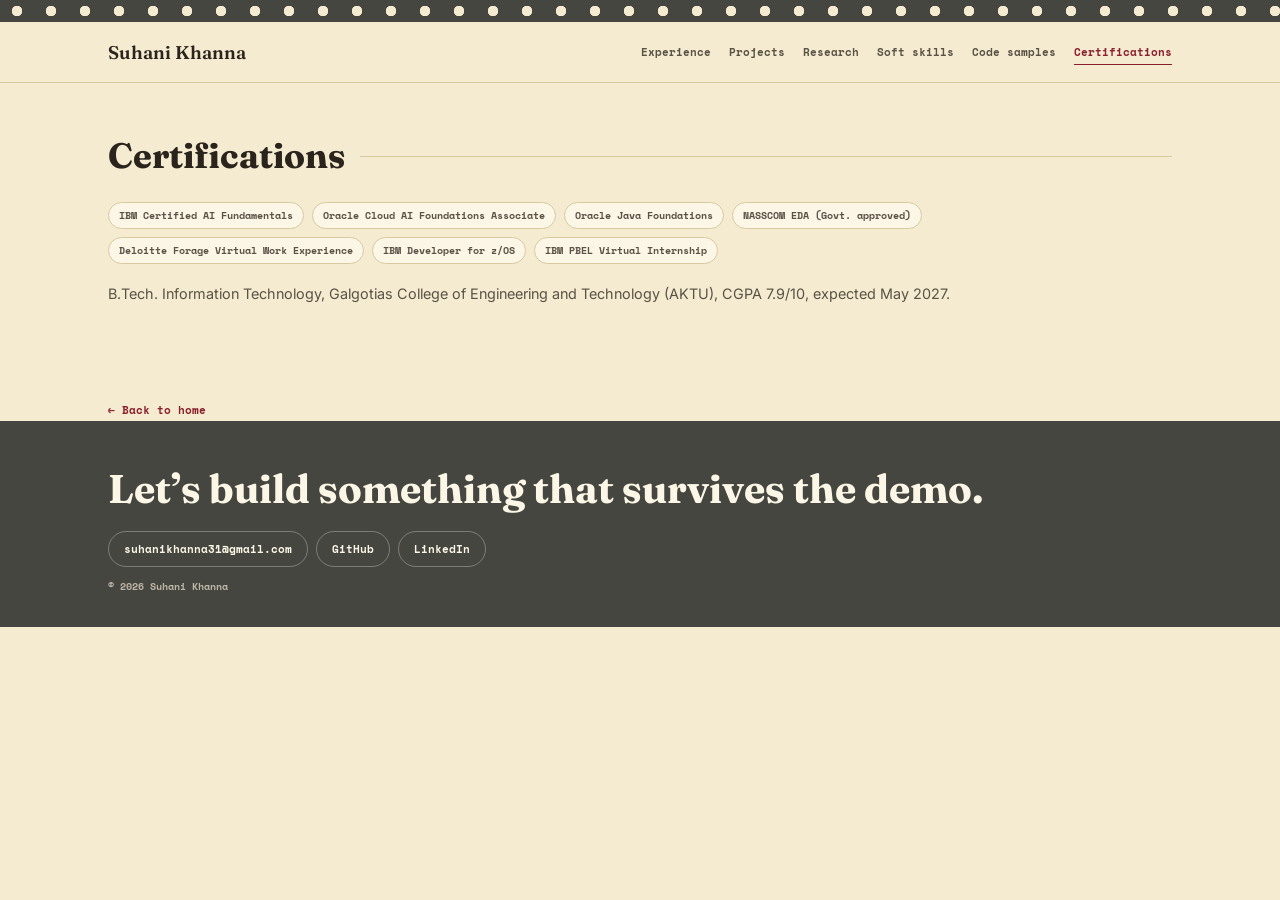
==== certifications.html @ d07ae077 "Add files via upload" ====
<!doctype html><html lang="en"><head><meta charset="utf-8"><meta name="viewport" content="width=device-width, initial-scale=1, viewport-fit=cover"><title>Certifications — Suhani Khanna</title><link rel="preconnect" href="https://fonts.googleapis.com"><link rel="preconnect" href="https://fonts.gstatic.com" crossorigin><link href="https://fonts.googleapis.com/css2?family=Fraunces:ital,opsz,wght@0,9..144,500;0,9..144,600;0,9..144,700;1,9..144,500&family=Inter:wght@400;500;600;700&family=Space+Mono:wght@400;700&display=swap" rel="stylesheet"><link rel="stylesheet" href="styles.css"></head><body><div class="film"></div><nav><div class="wrap nav"><a class="brand" href="index.html">Suhani Khanna</a><div class="links"><a href="experience.html">Experience</a><a href="projects.html">Projects</a><a href="research.html">Research</a><a href="soft-skills.html">Soft skills</a><a href="code.html">Code samples</a><a href="certifications.html" class="on">Certifications</a></div></div></nav><section id="certs"><div class="wrap">
<div class="sh"><h2>Certifications</h2></div>
<div class="chips" style="margin-top:0"><span class="chip">IBM Certified AI Fundamentals</span><span class="chip">Oracle Cloud AI Foundations Associate</span><span class="chip">Oracle Java Foundations</span><span class="chip">NASSCOM EDA (Govt. approved)</span><span class="chip">Deloitte Forage Virtual Work Experience</span><span class="chip">IBM Developer for z/OS</span><span class="chip">IBM PBEL Virtual Internship</span></div>
<p style="color:var(--soft);font-size:.9rem;margin-top:18px">B.Tech. Information Technology, Galgotias College of Engineering and Technology (AKTU), CGPA 7.9/10, expected May 2027.</p>
</div></section><div class="wrap"><a class="back" href="index.html">← Back to home</a></div><footer id="contact"><div class="wrap"><h2>Let’s build something that survives the demo.</h2>
<div class="btns"><a class="btn" href="mailto:suhanikhanna31@gmail.com">suhanikhanna31@gmail.com</a><a class="btn" href="https://github.com/suhanikhanna31/">GitHub</a><a class="btn" href="https://www.linkedin.com/in/suhaani-khanna/">LinkedIn</a></div>
<p class="stamp" style="color:#bdb6a8">© 2026 Suhani Khanna</p></div></footer></body></html>
---- styles.css ----
:root{--bg:#F4EBD0;--bg2:#FBF6E6;--paper:#FFFDF6;--ink:#2A241D;--soft:#5A5245;--maroon:#8C1F2C;--deep:#45463F;--line:#D8C9A0;--blush:#E9BFC6;--on-deep:#FBF6E6;--code:#25231f;box-sizing:border-box;padding-top:env(safe-area-inset-top,0px);padding-bottom:env(safe-area-inset-bottom,0px);color-scheme:light}
@media(prefers-color-scheme:dark){:root:not([data-theme="light"]){--bg:#1d1a16;--bg2:#26221d;--paper:#2b2620;--ink:#f1e9d6;--soft:#c0b69f;--maroon:#e58a96;--deep:#12110f;--line:#4a4236;--blush:#e9bfc6;--on-deep:#f1e9d6;color-scheme:dark}}
:root[data-theme="dark"]{--bg:#1d1a16;--bg2:#26221d;--paper:#2b2620;--ink:#f1e9d6;--soft:#c0b69f;--maroon:#e58a96;--deep:#12110f;--line:#4a4236;--blush:#e9bfc6;--on-deep:#f1e9d6;color-scheme:dark}
*{box-sizing:border-box}html{scroll-behavior:smooth;scroll-padding-top:calc(72px + env(safe-area-inset-top,0px))}
body{margin:0;background:var(--bg);color:var(--ink);font:400 1rem/1.65 Inter,system-ui,sans-serif;-webkit-font-smoothing:antialiased}
a{color:inherit}a:focus-visible,button:focus-visible{outline:2px solid var(--maroon);outline-offset:3px}
.wrap{max-width:1120px;margin:auto;padding:0 28px}
.film{height:22px;background:radial-gradient(circle 5px,var(--bg) 5px,transparent 5.5px) 0 50%/34px 100%,var(--deep);background-repeat:repeat-x}
nav{position:sticky;top:env(safe-area-inset-top,0px);z-index:20;background:var(--bg);border-bottom:1px solid var(--line)}
body::before{content:"";position:fixed;inset:0 0 auto;height:env(safe-area-inset-top,0px);background:var(--bg);z-index:19}
.nav{display:flex;align-items:center;justify-content:space-between;height:60px;gap:16px}
.brand{font:600 1.15rem Fraunces,serif;text-decoration:none}
.links{display:flex;gap:18px;font:700 .68rem 'Space Mono',monospace;overflow-x:auto}.links a{text-decoration:none;color:var(--soft);white-space:nowrap;padding:4px 0;border-bottom:1px solid transparent}.links a:hover{color:var(--maroon);border-color:var(--maroon)}
h1,h2,h3{font-family:Fraunces,serif;line-height:1.1;margin:0}
.hero{padding:76px 0 44px}.hero h1{font-size:clamp(3.2rem,9vw,6.6rem);font-weight:700;letter-spacing:-.02em}
.role{font:500 italic clamp(1.1rem,2.4vw,1.5rem) Fraunces,serif;color:var(--maroon);margin:16px 0 0}
.lede{max-width:64ch;color:var(--soft);margin:20px 0 0}
.chips,.btns{display:flex;flex-wrap:wrap;gap:8px;margin-top:20px}
.chip{font:700 .62rem 'Space Mono',monospace;padding:5px 10px;border:1px solid var(--line);border-radius:100px;background:var(--bg2);color:var(--soft)}
.btn{font:700 .66rem 'Space Mono',monospace;padding:9px 15px;border:1px solid var(--maroon);border-radius:100px;color:var(--maroon);text-decoration:none;background:transparent;cursor:pointer}
.btn:hover,.btn.f{background:var(--maroon);color:var(--bg)}
.stats{display:grid;grid-template-columns:repeat(4,1fr);gap:10px;margin-top:30px}
.stats div{background:var(--bg2);border:1px solid var(--line);border-radius:12px;padding:14px 10px;text-align:center}
.stats b{display:block;font:700 1.5rem Fraunces,serif;color:var(--maroon)}.stats span{font:700 .58rem 'Space Mono',monospace;color:var(--soft)}
section{padding:54px 0}
.sh{display:flex;align-items:center;gap:14px;margin-bottom:26px}.sh h2{font-size:clamp(1.6rem,3.4vw,2.2rem);white-space:nowrap}.sh:after{content:"";flex:1;height:1px;background:var(--line)}
.card{background:var(--paper);border:1px solid var(--line);border-radius:18px;padding:30px 32px;margin-bottom:24px}
.card h3{font-size:1.55rem}.sub{font:italic 500 .98rem Fraunces,serif;color:var(--soft);margin:6px 0 0}
.meta{font:700 .64rem 'Space Mono',monospace;color:var(--maroon);margin-bottom:8px}
.card p{max-width:78ch;color:var(--soft);font-size:.94rem}
.map{display:grid;grid-template-columns:repeat(2,1fr);gap:12px;margin:22px 0}
.map div{border-left:3px solid var(--maroon);background:var(--bg2);padding:12px 15px;border-radius:0 10px 10px 0}
.map b{display:block;font:600 1rem Fraunces,serif;margin-bottom:3px}.map span{font-size:.85rem;color:var(--soft);line-height:1.55;display:block}
.grid2{display:grid;grid-template-columns:repeat(2,1fr);gap:18px}.grid3{display:grid;grid-template-columns:repeat(3,1fr);gap:18px}
.card.s{padding:22px 24px;margin:0}.card.s h3{font-size:1.25rem}
.soft h3{font-size:1.15rem;margin-bottom:6px}.soft p{font-size:.88rem;margin:0}
.tl{border-left:2px solid var(--line);padding-left:18px}.tl h3{font-size:1.1rem}
.stamp{font:700 .6rem 'Space Mono',monospace;color:var(--soft);margin-top:12px}
.viewer{border-radius:14px;overflow:hidden;background:var(--code);color:#eee8da}
.tabs{display:flex;flex-wrap:wrap;gap:6px;margin-bottom:10px}
.tab{cursor:pointer;font:700 .64rem 'Space Mono',monospace;border:1px solid var(--line);background:var(--paper);color:var(--soft);border-radius:100px;padding:8px 13px}.tab[aria-selected=true],.tab:hover{border-color:var(--maroon);color:var(--maroon)}
.bar{display:flex;justify-content:space-between;align-items:center;gap:10px;padding:8px 12px;border-bottom:1px solid #4d4a44;font:700 .62rem 'Space Mono',monospace;color:#bdb6a8;flex-wrap:wrap}
.bar select,.bar button{font:700 .62rem 'Space Mono',monospace;background:#3a3833;color:#eee8da;border:1px solid #6c6a62;border-radius:7px;padding:5px 8px;max-width:100%}
pre{margin:0;padding:16px 18px;overflow:auto;max-height:440px}pre code{font:500 .7rem/1.6 'Space Mono',monospace;white-space:pre}
footer{background:var(--deep);color:var(--on-deep);padding:46px 0 24px}
footer h2{font-size:clamp(1.8rem,4vw,2.5rem)}footer .btn{color:var(--on-deep);border-color:rgba(255,255,255,.3)}footer .btn:hover{background:var(--maroon);color:var(--bg)}
@media(max-width:820px){.wrap{padding:0 20px}.links{display:none}.stats,.grid2,.grid3,.map{grid-template-columns:1fr 1fr}.grid2,.grid3,.map{grid-template-columns:1fr}.card{padding:24px 20px}.sh h2{white-space:normal}}
@media(prefers-reduced-motion:reduce){html{scroll-behavior:auto}}

.portal{display:grid;grid-template-columns:repeat(3,1fr);gap:16px}
.pcard{display:flex;flex-direction:column;justify-content:space-between;min-height:170px;text-decoration:none;background:var(--paper);border:1px solid var(--line);border-radius:18px;padding:22px 24px}
.pcard:hover{border-color:var(--maroon)}.pcard h3{font-size:1.4rem}.pcard p{margin:8px 0 14px;color:var(--soft);font-size:.88rem}
.pcard span{font:700 .64rem 'Space Mono',monospace;color:var(--maroon)}
.back{display:inline-block;margin:28px 0 0;font:700 .66rem 'Space Mono',monospace;color:var(--maroon);text-decoration:none}
.links a.on{color:var(--maroon);border-color:var(--maroon)}
@media(max-width:820px){.portal{grid-template-columns:1fr}.links{display:flex}}
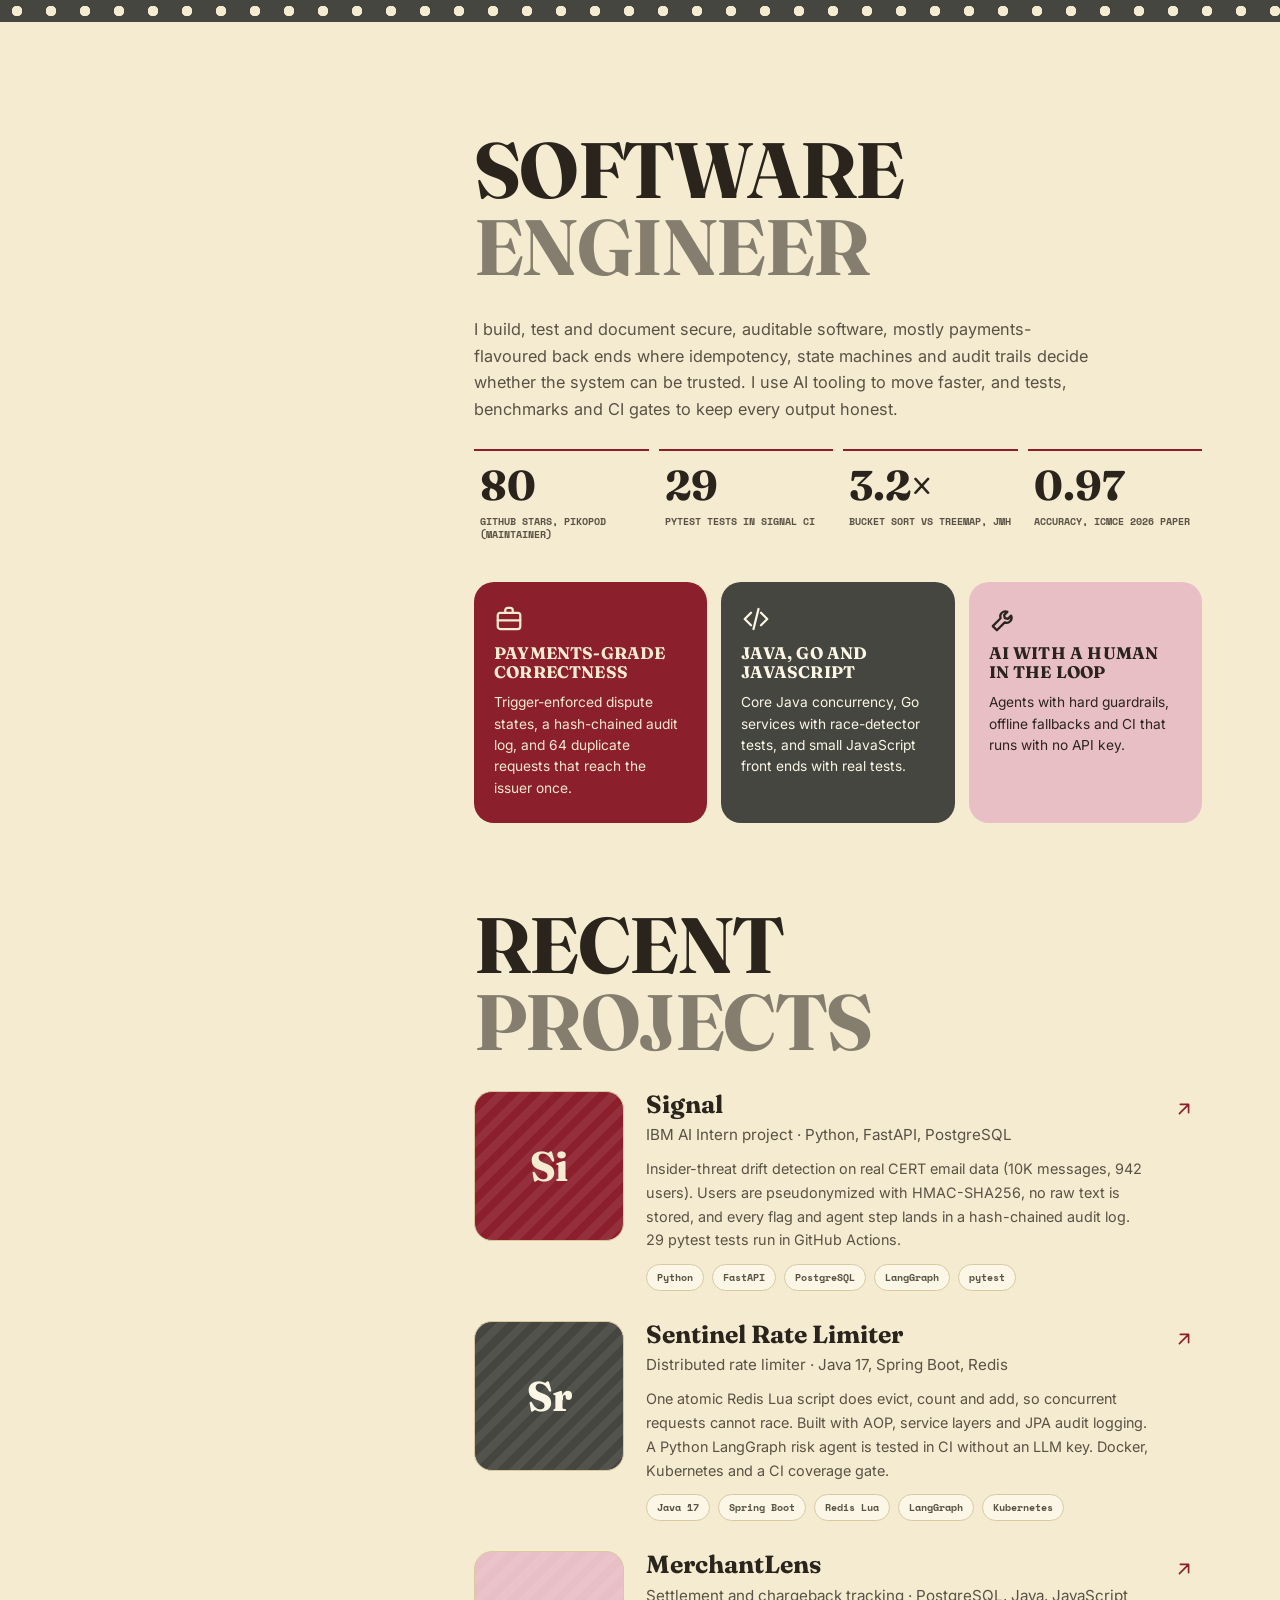
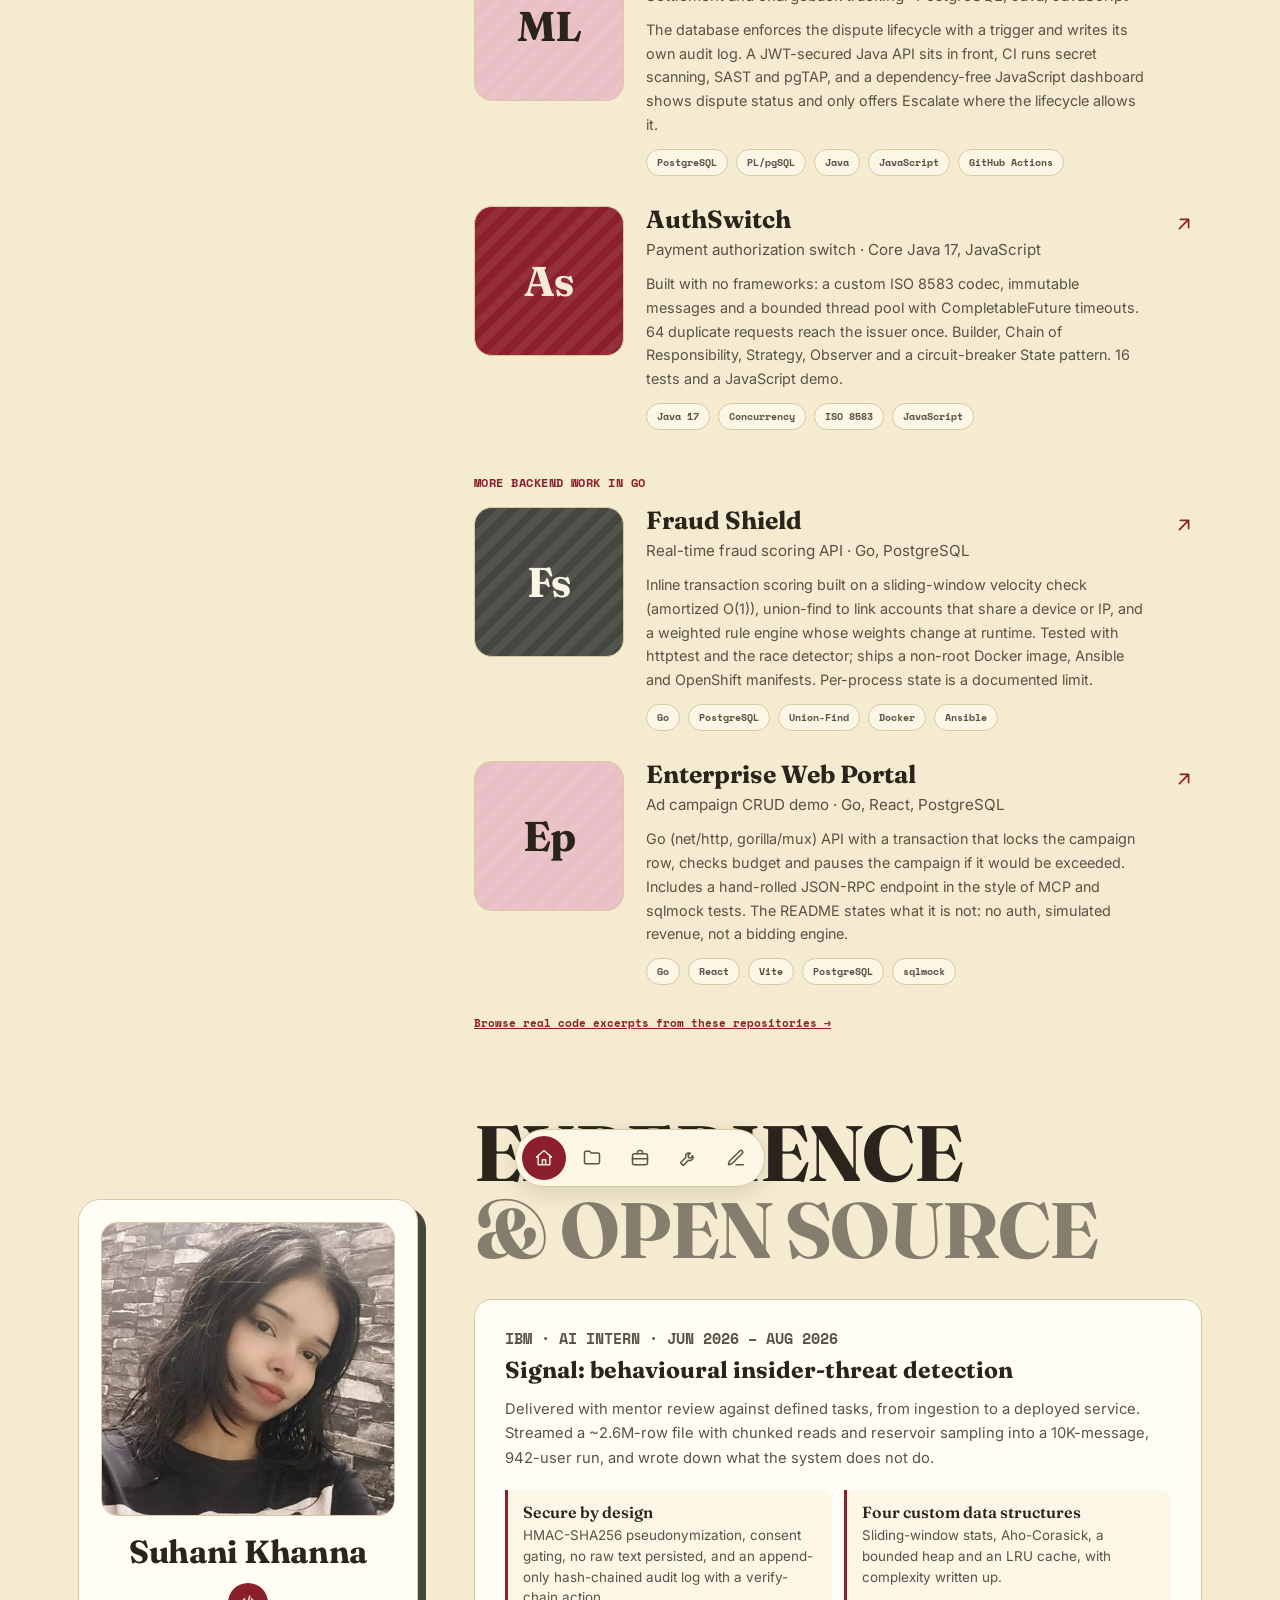
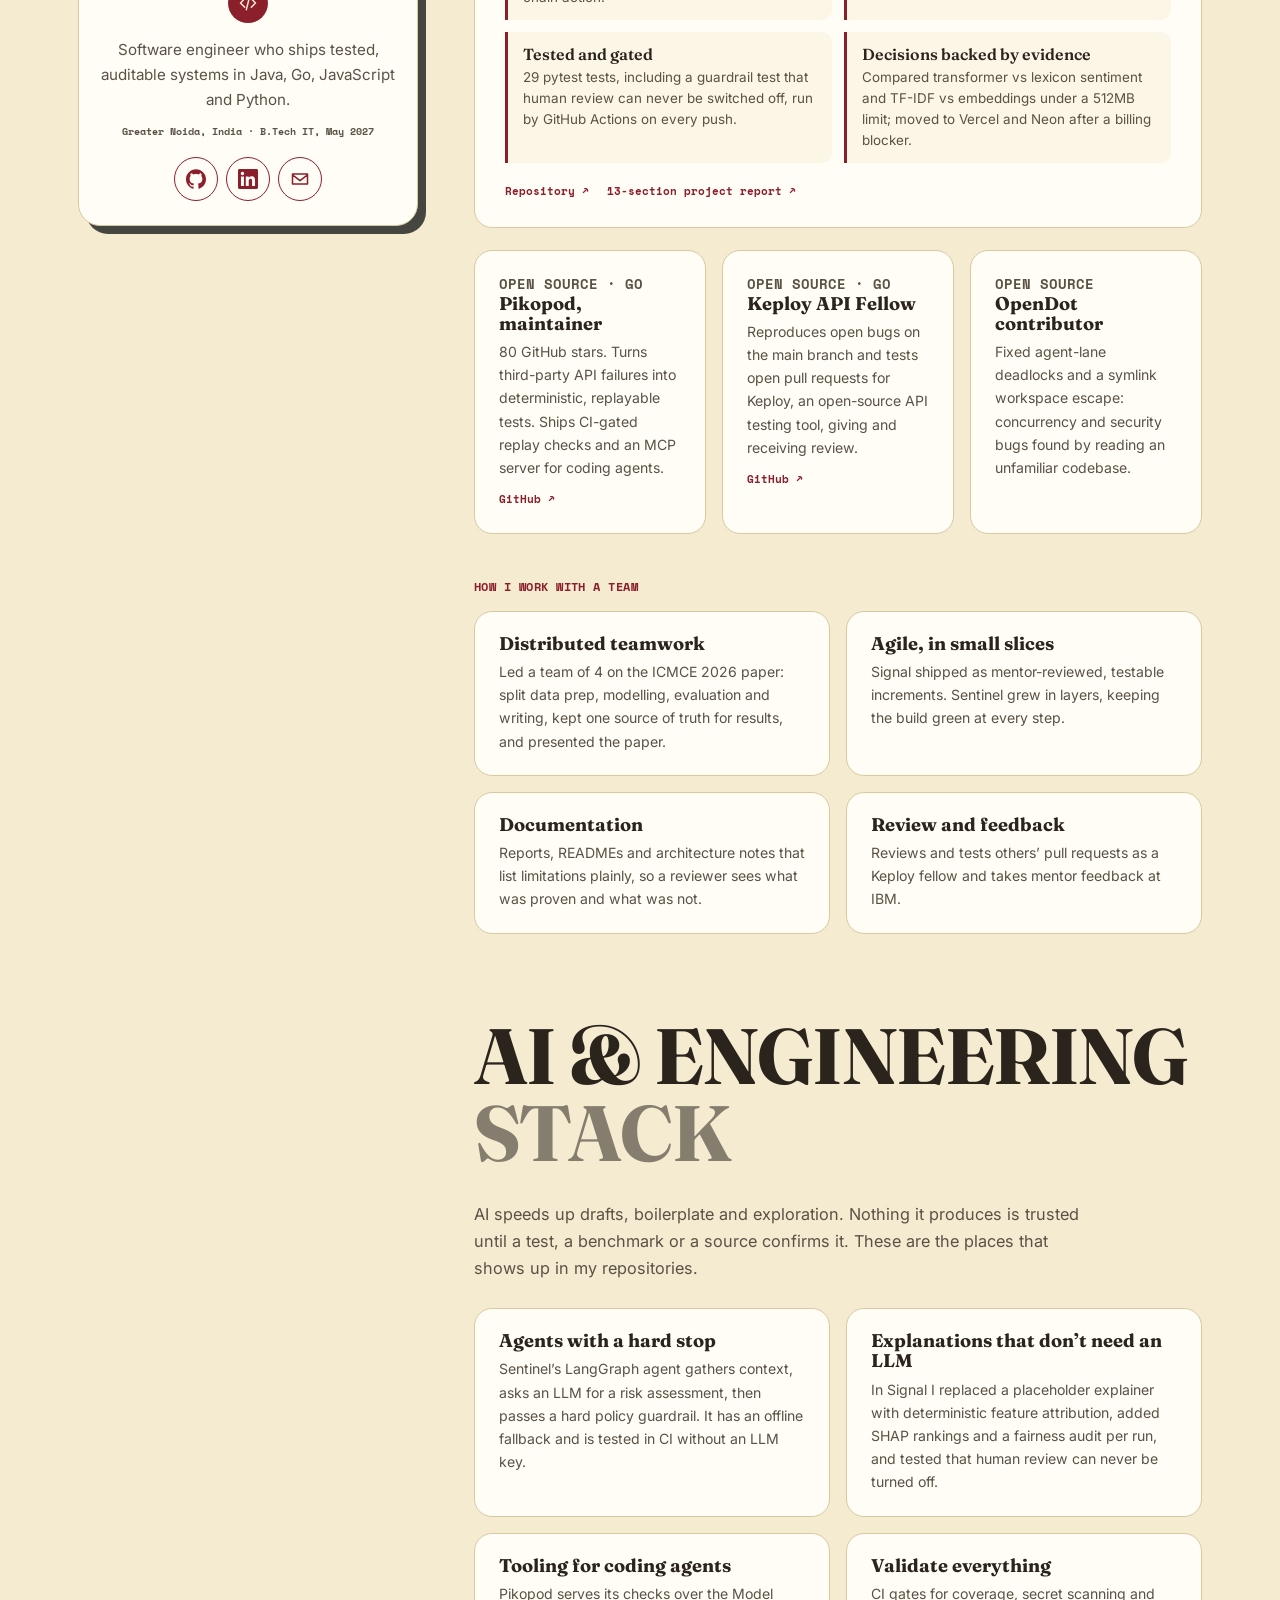
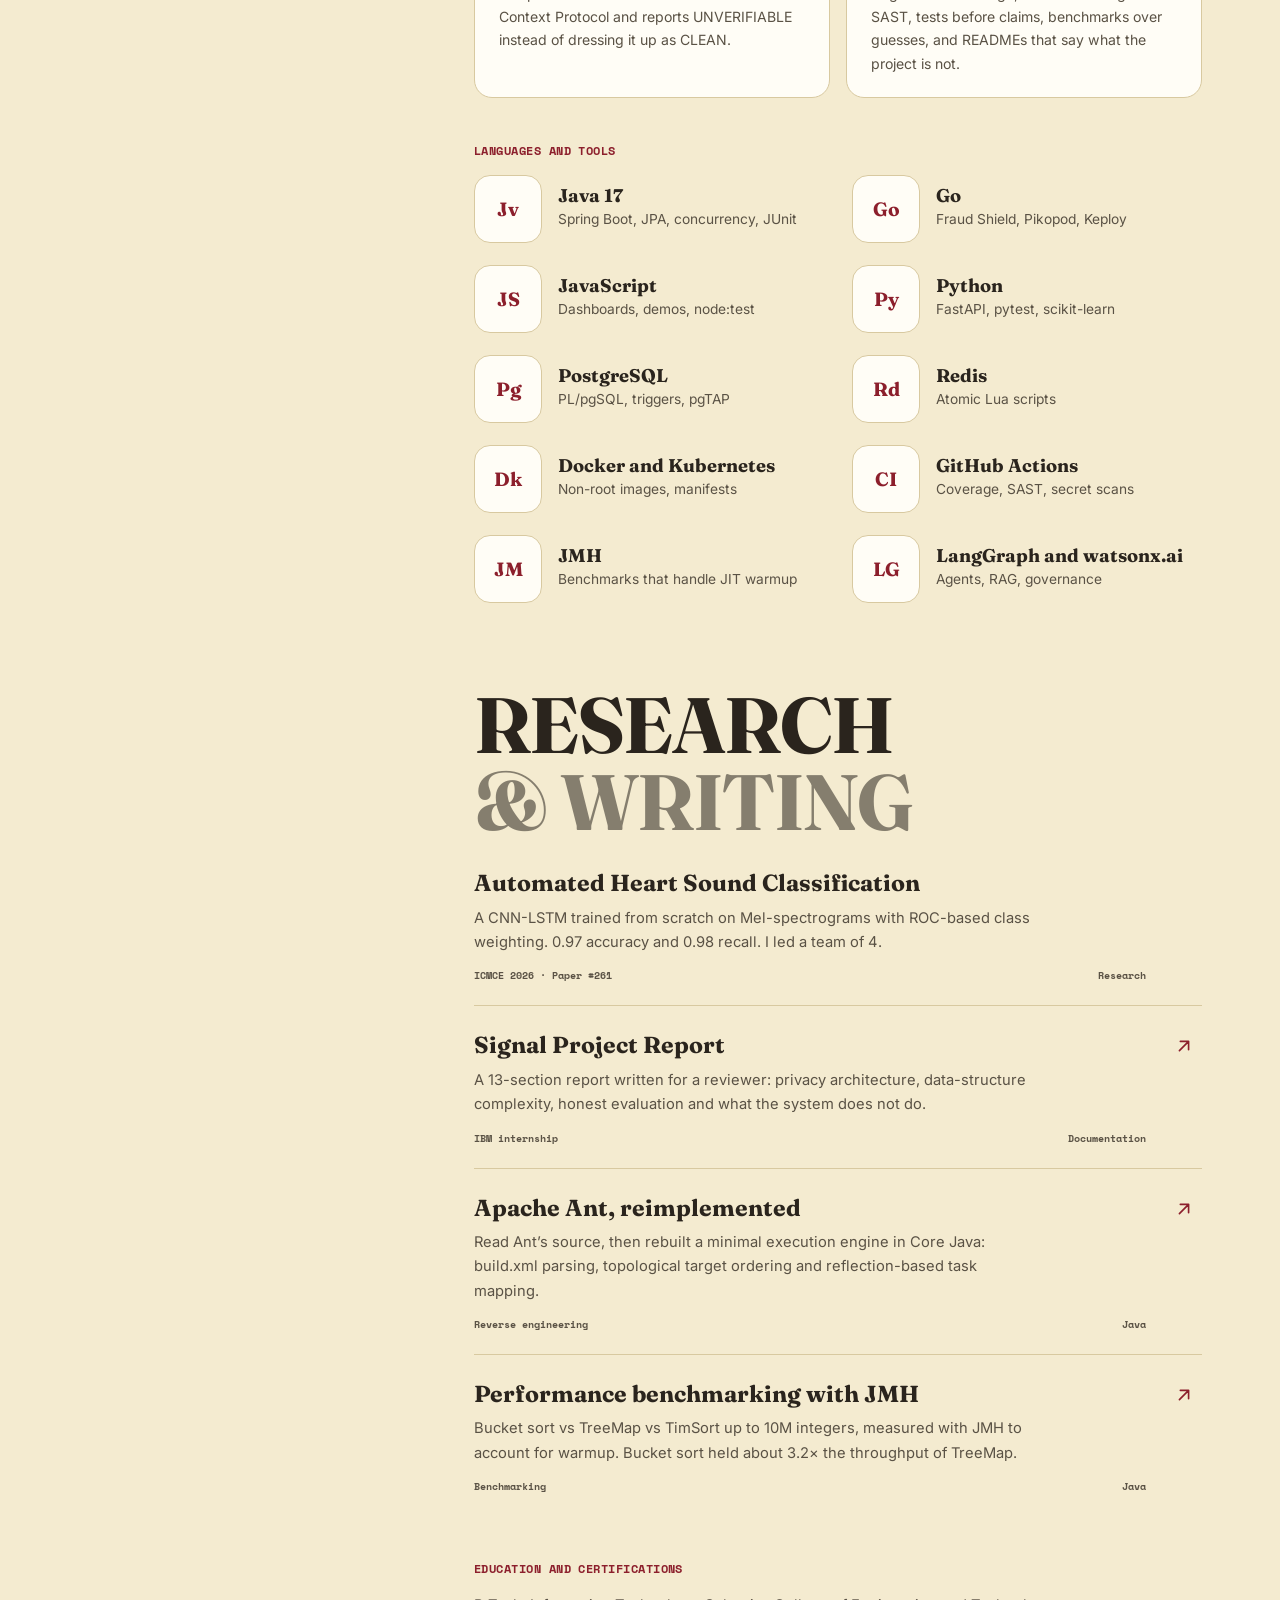
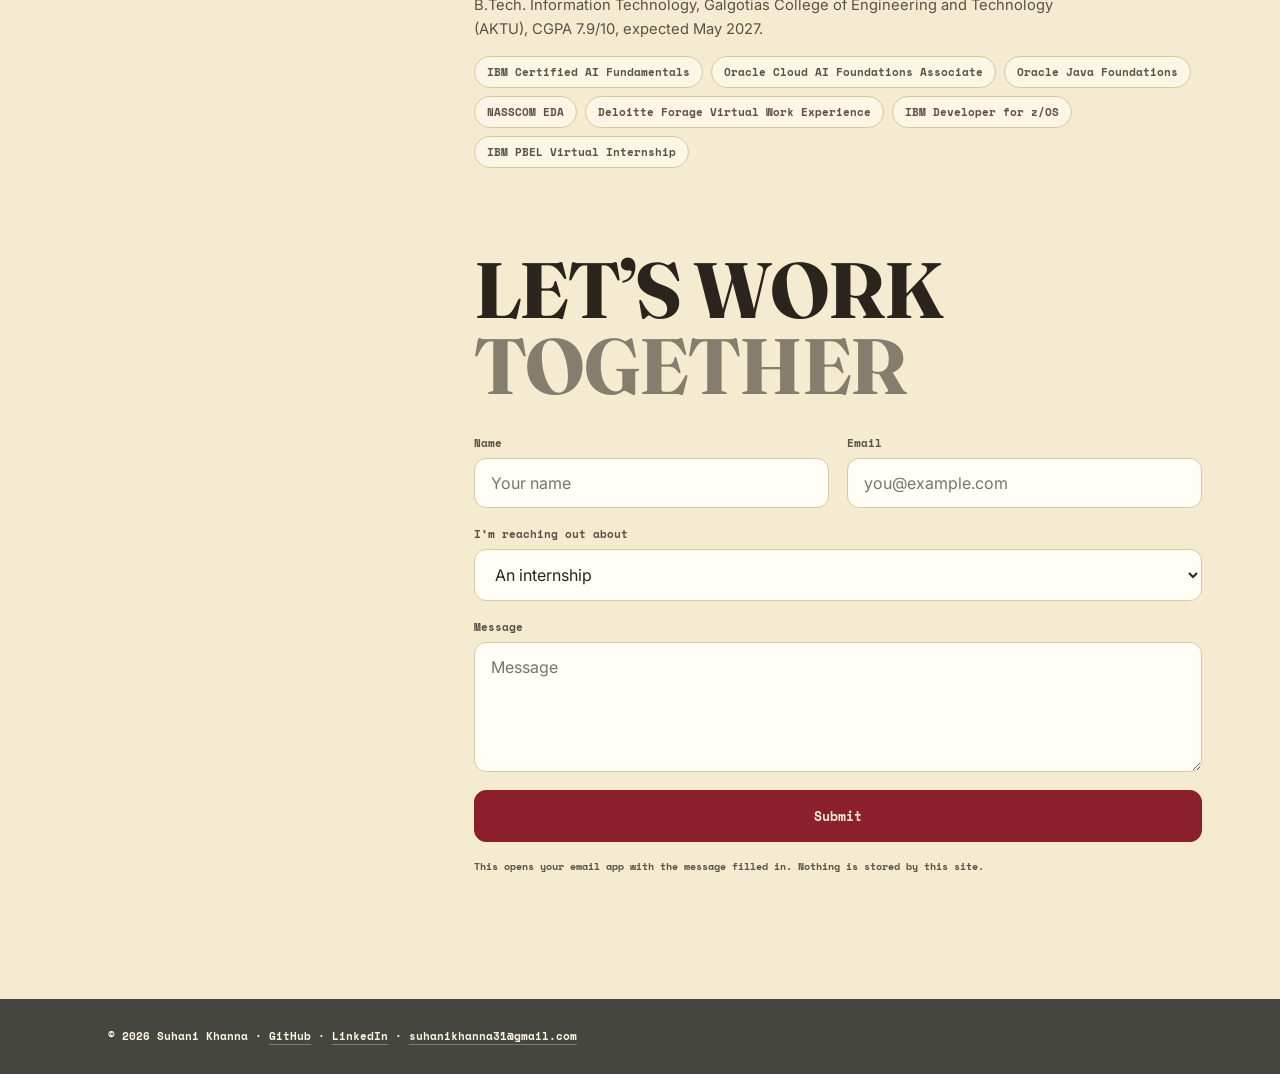
==== commit 2c3f45b6: "Add files via upload" ====
--- a/certifications.html
+++ b/certifications.html
@@ -1,7 +1 @@
-<!doctype html><html lang="en"><head><meta charset="utf-8"><meta name="viewport" content="width=device-width, initial-scale=1, viewport-fit=cover"><title>Certifications — Suhani Khanna</title><link rel="preconnect" href="https://fonts.googleapis.com"><link rel="preconnect" href="https://fonts.gstatic.com" crossorigin><link href="https://fonts.googleapis.com/css2?family=Fraunces:ital,opsz,wght@0,9..144,500;0,9..144,600;0,9..144,700;1,9..144,500&family=Inter:wght@400;500;600;700&family=Space+Mono:wght@400;700&display=swap" rel="stylesheet"><link rel="stylesheet" href="styles.css"></head><body><div class="film"></div><nav><div class="wrap nav"><a class="brand" href="index.html">Suhani Khanna</a><div class="links"><a href="experience.html">Experience</a><a href="projects.html">Projects</a><a href="research.html">Research</a><a href="soft-skills.html">Soft skills</a><a href="code.html">Code samples</a><a href="certifications.html" class="on">Certifications</a></div></div></nav><section id="certs"><div class="wrap">
-<div class="sh"><h2>Certifications</h2></div>
-<div class="chips" style="margin-top:0"><span class="chip">IBM Certified AI Fundamentals</span><span class="chip">Oracle Cloud AI Foundations Associate</span><span class="chip">Oracle Java Foundations</span><span class="chip">NASSCOM EDA (Govt. approved)</span><span class="chip">Deloitte Forage Virtual Work Experience</span><span class="chip">IBM Developer for z/OS</span><span class="chip">IBM PBEL Virtual Internship</span></div>
-<p style="color:var(--soft);font-size:.9rem;margin-top:18px">B.Tech. Information Technology, Galgotias College of Engineering and Technology (AKTU), CGPA 7.9/10, expected May 2027.</p>
-</div></section><div class="wrap"><a class="back" href="index.html">← Back to home</a></div><footer id="contact"><div class="wrap"><h2>Let’s build something that survives the demo.</h2>
-<div class="btns"><a class="btn" href="mailto:suhanikhanna31@gmail.com">suhanikhanna31@gmail.com</a><a class="btn" href="https://github.com/suhanikhanna31/">GitHub</a><a class="btn" href="https://www.linkedin.com/in/suhaani-khanna/">LinkedIn</a></div>
-<p class="stamp" style="color:#bdb6a8">© 2026 Suhani Khanna</p></div></footer></body></html>+<!doctype html><html lang="en"><head><meta charset="utf-8"><title>Moved</title><meta http-equiv="refresh" content="0; url=index.html#research"><link rel="canonical" href="index.html#research"></head><body><p>This page moved to <a href="index.html#research">the home page</a>.</p></body></html>
